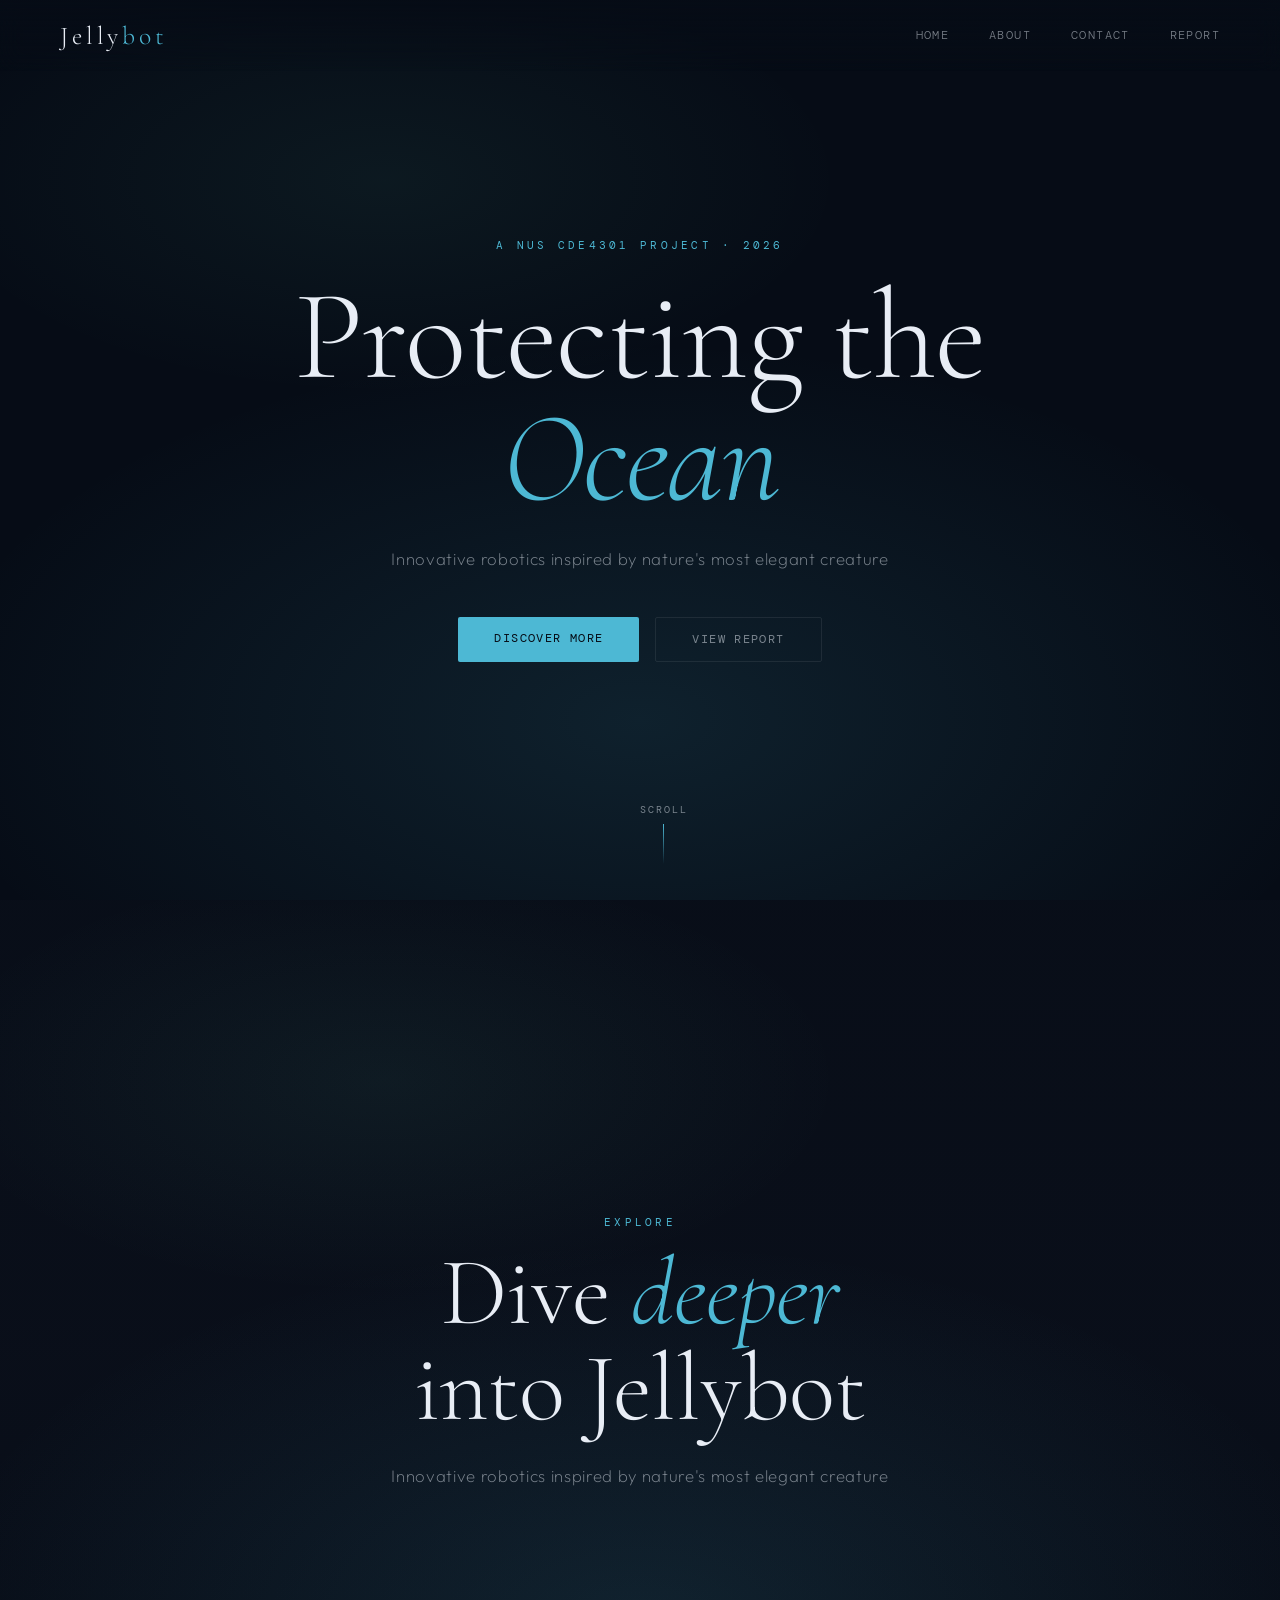
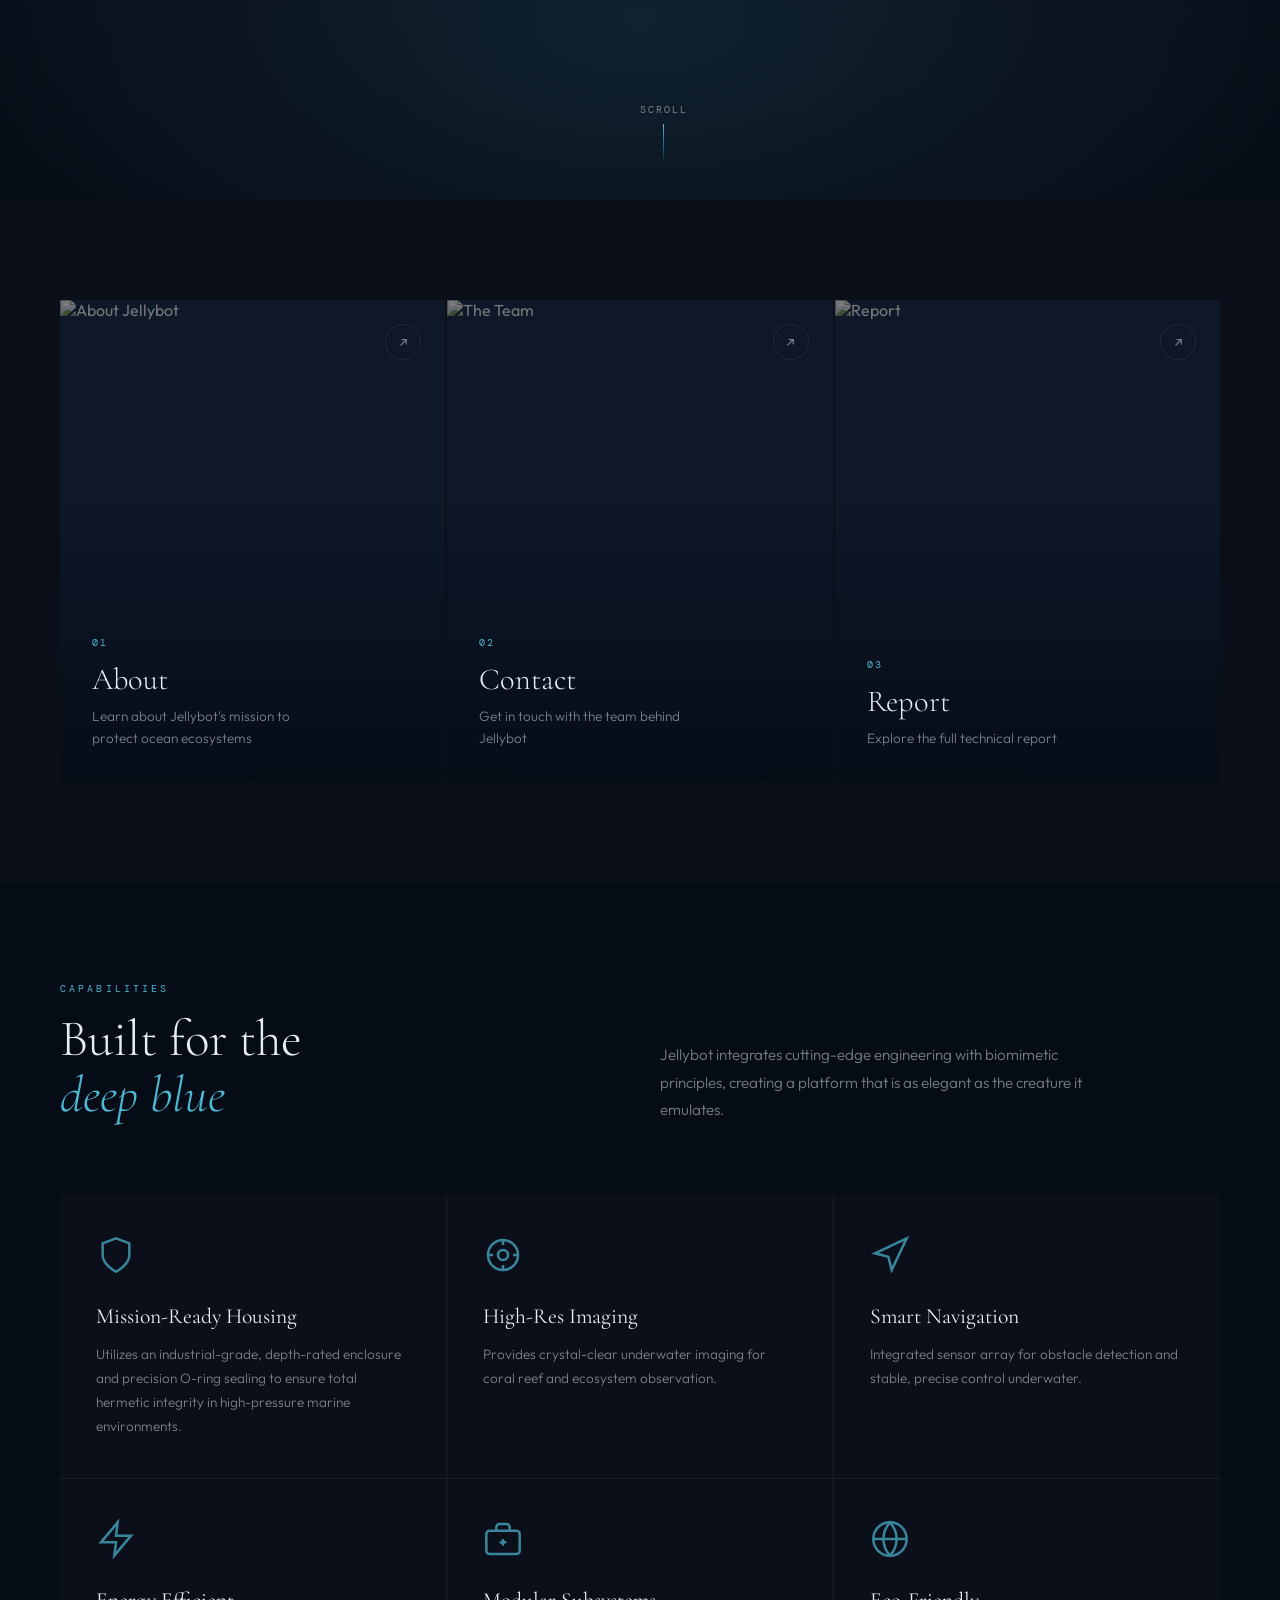
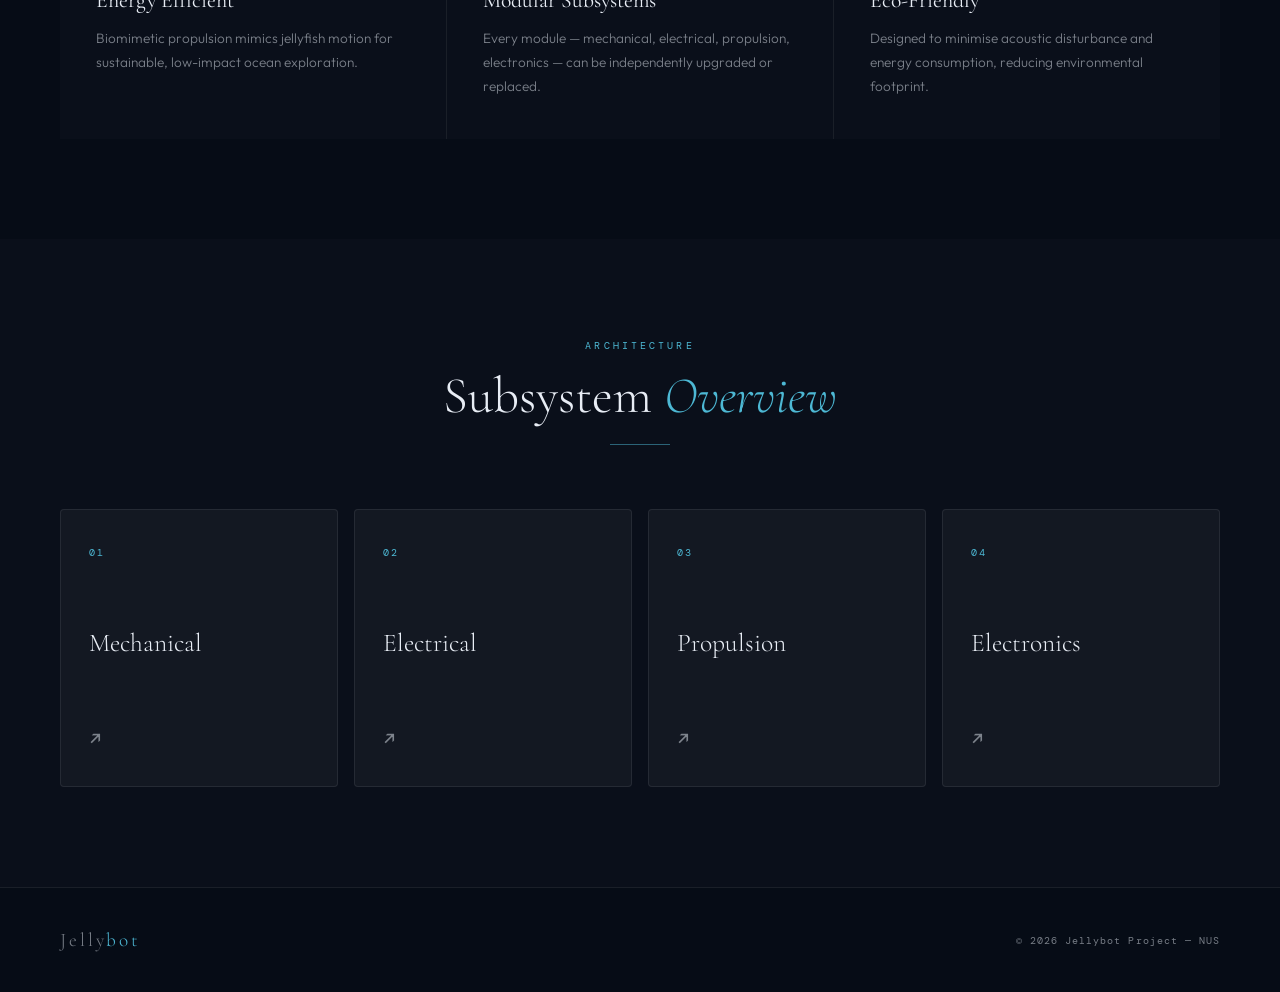
==== index.html @ 3c36194d "Update index.html" ====
<!DOCTYPE html>
<html lang="en">
<head>
  <meta charset="UTF-8" />
  <meta name="viewport" content="width=device-width, initial-scale=1.0" />
  <title>Jellybot — Ocean Robotics</title>
  <link rel="preconnect" href="https://fonts.googleapis.com">
  <link rel="preconnect" href="https://fonts.gstatic.com" crossorigin>
  <link href="https://fonts.googleapis.com/css2?family=Cormorant+Garamond:ital,wght@0,300;0,400;0,600;1,300;1,400&family=DM+Mono:wght@300;400&family=Outfit:wght@200;300;400;500&display=swap" rel="stylesheet">

  <style>
    *, *::before, *::after {
      box-sizing: border-box;
      margin: 0;
      padding: 0;
    }

    :root {
      --ink: #0a0f1a;
      --deep: #060c16;
      --surface: #0e1828;
      --glass: rgba(255,255,255,0.04);
      --glass-border: rgba(255,255,255,0.08);
      --text: #e8edf5;
      --muted: rgba(232,237,245,0.5);
      --accent: #4db8d4;
      --accent-dim: rgba(77,184,212,0.15);
      --accent-glow: rgba(77,184,212,0.3);
      --seafoam: #6ee7c7;
      --gold: #c8a96e;
    }

    html {
      scroll-behavior: smooth;
    }

    body {
      font-family: 'Outfit', sans-serif;
      background-color: var(--deep);
      color: var(--text);
      overflow-x: hidden;
    }

    /* ─── SCROLLBAR ─────────────────────────────────── */
    ::-webkit-scrollbar { width: 4px; }
    ::-webkit-scrollbar-track { background: var(--deep); }
    ::-webkit-scrollbar-thumb { background: var(--accent); border-radius: 2px; }

    /* ─── NAV ───────────────────────────────────────── */
    header {
      position: fixed;
      top: 0; left: 0; right: 0;
      z-index: 100;
      padding: 20px 60px;
      display: flex;
      justify-content: space-between;
      align-items: center;
      background: linear-gradient(to bottom, rgba(6,12,22,0.95) 0%, transparent 100%);
      backdrop-filter: blur(12px);
      -webkit-backdrop-filter: blur(12px);
    }

    .logo {
      font-family: 'Cormorant Garamond', serif;
      font-size: 1.6em;
      font-weight: 300;
      letter-spacing: 0.15em;
      color: var(--text);
      text-decoration: none;
    }

    .logo span { color: var(--accent); }

    nav {
      display: flex;
      gap: 40px;
    }

    nav a {
      font-family: 'DM Mono', monospace;
      font-size: 0.72em;
      font-weight: 300;
      letter-spacing: 0.12em;
      text-transform: uppercase;
      color: var(--muted);
      text-decoration: none;
      transition: color 0.3s;
      position: relative;
    }

    nav a::after {
      content: '';
      position: absolute;
      bottom: -4px; left: 0; right: 0;
      height: 1px;
      background: var(--accent);
      transform: scaleX(0);
      transition: transform 0.3s ease;
      transform-origin: left;
    }

    nav a:hover { color: var(--text); }
    nav a:hover::after { transform: scaleX(1); }

    /* ─── HERO ──────────────────────────────────────── */
    .hero {
      position: relative;
      min-height: 100vh;
      display: flex;
      flex-direction: column;
      justify-content: center;
      align-items: center;
      text-align: center;
      overflow: hidden;
      background-color: var(--deep);
    }

    .hero-bg {
      position: absolute;
      inset: 0;
      background-image: url('https://github.com/JellyBotNUS/JellyBotNUS.github.io/blob/main/images/backgroundimage.jpg?raw=true');
      background-size: cover;
      background-position: center;
      opacity: 0.25;
      filter: saturate(0.6) brightness(0.8);
    }

    /* Layered ocean gradient overlay */
    .hero-overlay {
      position: absolute;
      inset: 0;
      background:
        radial-gradient(ellipse 80% 60% at 50% 80%, rgba(77,184,212,0.12) 0%, transparent 70%),
        radial-gradient(ellipse 60% 40% at 30% 20%, rgba(110,231,199,0.06) 0%, transparent 60%),
        linear-gradient(to bottom, rgba(6,12,22,0.4) 0%, rgba(6,12,22,0.1) 50%, rgba(6,12,22,0.8) 100%);
    }

    /* Animated bioluminescent particles */
    .particles {
      position: absolute;
      inset: 0;
      pointer-events: none;
    }

    .particle {
      position: absolute;
      border-radius: 50%;
      background: var(--accent);
      animation: drift linear infinite;
      opacity: 0;
    }

    @keyframes drift {
      0%   { transform: translateY(100vh) translateX(0); opacity: 0; }
      10%  { opacity: 0.6; }
      90%  { opacity: 0.3; }
      100% { transform: translateY(-10vh) translateX(40px); opacity: 0; }
    }

    .hero-content {
      position: relative;
      z-index: 2;
      animation: fadeUp 1.2s ease both;
    }

    @keyframes fadeUp {
      from { opacity: 0; transform: translateY(30px); }
      to   { opacity: 1; transform: translateY(0); }
    }

    .hero-eyebrow {
      font-family: 'DM Mono', monospace;
      font-size: 0.68em;
      letter-spacing: 0.3em;
      text-transform: uppercase;
      color: var(--accent);
      margin-bottom: 24px;
      opacity: 0;
      animation: fadeUp 1s ease 0.3s both;
    }

    .hero h1 {
      font-family: 'Cormorant Garamond', serif;
      font-size: clamp(4em, 10vw, 8em);
      font-weight: 300;
      line-height: 0.95;
      letter-spacing: -0.01em;
      color: var(--text);
      opacity: 0;
      animation: fadeUp 1s ease 0.5s both;
    }

    .hero h1 em {
      font-style: italic;
      color: var(--accent);
    }

    .hero-sub {
      font-size: 1.05em;
      font-weight: 200;
      color: var(--muted);
      margin-top: 28px;
      letter-spacing: 0.04em;
      opacity: 0;
      animation: fadeUp 1s ease 0.7s both;
    }

    .hero-cta {
      margin-top: 48px;
      display: flex;
      gap: 16px;
      justify-content: center;
      opacity: 0;
      animation: fadeUp 1s ease 0.9s both;
    }

    .btn-primary {
      padding: 14px 36px;
      background: var(--accent);
      color: var(--deep);
      font-family: 'DM Mono', monospace;
      font-size: 0.72em;
      letter-spacing: 0.12em;
      text-transform: uppercase;
      text-decoration: none;
      border-radius: 2px;
      transition: all 0.3s ease;
      font-weight: 400;
    }

    .btn-primary:hover {
      background: var(--seafoam);
      transform: translateY(-2px);
      box-shadow: 0 8px 30px rgba(77,184,212,0.4);
    }

    .btn-ghost {
      padding: 14px 36px;
      border: 1px solid var(--glass-border);
      color: var(--muted);
      font-family: 'DM Mono', monospace;
      font-size: 0.72em;
      letter-spacing: 0.12em;
      text-transform: uppercase;
      text-decoration: none;
      border-radius: 2px;
      transition: all 0.3s ease;
    }

    .btn-ghost:hover {
      border-color: var(--accent);
      color: var(--accent);
      transform: translateY(-2px);
    }

    .scroll-hint {
      position: absolute;
      bottom: 36px;
      left: 50%;
      transform: translateX(-50%);
      z-index: 2;
      display: flex;
      flex-direction: column;
      align-items: center;
      gap: 8px;
      opacity: 0;
      animation: fadeUp 1s ease 1.2s both;
    }

    .scroll-hint span {
      font-family: 'DM Mono', monospace;
      font-size: 0.6em;
      letter-spacing: 0.2em;
      text-transform: uppercase;
      color: var(--muted);
    }

    .scroll-line {
      width: 1px;
      height: 40px;
      background: linear-gradient(to bottom, var(--accent), transparent);
      animation: scrollPulse 2s ease infinite;
    }

    @keyframes scrollPulse {
      0%, 100% { opacity: 0.3; transform: scaleY(1); }
      50% { opacity: 1; transform: scaleY(1.1); }
    }

    /* ─── SECTION COMMON ────────────────────────────── */
    section {
      padding: 100px 60px;
    }

    .section-label {
      font-family: 'DM Mono', monospace;
      font-size: 0.65em;
      letter-spacing: 0.3em;
      text-transform: uppercase;
      color: var(--accent);
      margin-bottom: 16px;
      display: block;
    }

    .section-title {
      font-family: 'Cormorant Garamond', serif;
      font-size: clamp(2.2em, 4vw, 3.2em);
      font-weight: 300;
      line-height: 1.1;
      color: var(--text);
    }

    .section-title em {
      font-style: italic;
      color: var(--accent);
    }

    /* ─── CARDS ROW ─────────────────────────────────── */
    .cards-section {
      background: var(--ink);
    }

    .cards-inner {
      max-width: 1200px;
      margin: 0 auto;
    }

    .cards-header {
      text-align: center;
      margin-bottom: 64px;
    }

    .cards-grid {
      display: grid;
      grid-template-columns: repeat(3, 1fr);
      gap: 2px;
    }

    .main-card {
      position: relative;
      aspect-ratio: 4/5;
      overflow: hidden;
      text-decoration: none;
      color: var(--text);
      background: var(--surface);
    }

    .main-card img {
      position: absolute;
      inset: 0;
      width: 100%;
      height: 100%;
      object-fit: cover;
      transition: transform 0.6s ease, filter 0.6s ease;
      filter: saturate(0.5) brightness(0.5);
    }

    .main-card:hover img {
      transform: scale(1.06);
      filter: saturate(0.7) brightness(0.65);
    }

    .main-card-body {
      position: absolute;
      inset: 0;
      display: flex;
      flex-direction: column;
      justify-content: flex-end;
      padding: 32px;
      background: linear-gradient(to top, rgba(6,12,22,0.95) 0%, transparent 60%);
      transition: background 0.4s ease;
    }

    .main-card-num {
      font-family: 'DM Mono', monospace;
      font-size: 0.6em;
      letter-spacing: 0.2em;
      color: var(--accent);
      margin-bottom: 12px;
    }

    .main-card h3 {
      font-family: 'Cormorant Garamond', serif;
      font-size: 1.9em;
      font-weight: 300;
      margin-bottom: 8px;
      transition: color 0.3s;
    }

    .main-card p {
      font-size: 0.85em;
      color: var(--muted);
      line-height: 1.6;
      font-weight: 300;
      max-width: 24ch;
    }

    .main-card:hover h3 { color: var(--accent); }

    .card-arrow {
      position: absolute;
      top: 24px; right: 24px;
      width: 36px; height: 36px;
      border: 1px solid var(--glass-border);
      border-radius: 50%;
      display: flex;
      align-items: center;
      justify-content: center;
      color: var(--muted);
      font-size: 0.85em;
      transition: all 0.3s;
    }

    .main-card:hover .card-arrow {
      background: var(--accent);
      border-color: var(--accent);
      color: var(--deep);
      transform: rotate(45deg);
    }

    /* ─── FEATURES ──────────────────────────────────── */
    .features-section {
      background: var(--deep);
      position: relative;
      overflow: hidden;
    }

    .features-bg {
      position: absolute;
      inset: 0;
      background-image: url('https://github.com/JellyBotNUS/JellyBotNUS.github.io/blob/main/images/bg_wallpaper_3.png?raw=true');
      background-size: cover;
      background-position: center;
      opacity: 0.06;
    }

    .features-inner {
      position: relative;
      max-width: 1200px;
      margin: 0 auto;
    }

    .features-header {
      display: grid;
      grid-template-columns: 1fr 1fr;
      gap: 40px;
      align-items: end;
      margin-bottom: 72px;
    }

    .features-desc {
      font-size: 0.95em;
      font-weight: 300;
      color: var(--muted);
      line-height: 1.8;
      max-width: 44ch;
    }

    .features-grid {
      display: grid;
      grid-template-columns: repeat(3, 1fr);
      gap: 1px;
      background: var(--glass-border);
    }

    .feature-card {
      background: var(--ink);
      padding: 40px 36px;
      position: relative;
      overflow: hidden;
      transition: background 0.3s ease;
    }

    .feature-card::before {
      content: '';
      position: absolute;
      top: 0; left: 0; right: 0;
      height: 2px;
      background: linear-gradient(to right, var(--accent), transparent);
      transform: scaleX(0);
      transform-origin: left;
      transition: transform 0.4s ease;
    }

    .feature-card:hover { background: var(--surface); }
    .feature-card:hover::before { transform: scaleX(1); }

    .feature-icon {
      width: 40px;
      height: 40px;
      margin-bottom: 24px;
      color: var(--accent);
      opacity: 0.7;
    }

    .feature-card h2 {
      font-family: 'Cormorant Garamond', serif;
      font-size: 1.35em;
      font-weight: 400;
      margin-bottom: 14px;
      color: var(--text);
    }

    .feature-card p {
      font-size: 0.85em;
      font-weight: 300;
      color: var(--muted);
      line-height: 1.75;
    }

    /* ─── SUBSYSTEMS ────────────────────────────────── */
    .subsystems-section {
      background: var(--ink);
    }

    .subsystems-inner {
      max-width: 1200px;
      margin: 0 auto;
    }

    .subsystems-header {
      text-align: center;
      margin-bottom: 64px;
    }

    .subsystems-grid {
      display: grid;
      grid-template-columns: repeat(4, 1fr);
      gap: 16px;
    }

    .cube {
      display: flex;
      flex-direction: column;
      justify-content: space-between;
      padding: 36px 28px;
      background: var(--glass);
      border: 1px solid var(--glass-border);
      border-radius: 4px;
      color: var(--text);
      text-decoration: none;
      aspect-ratio: 1;
      transition: all 0.4s ease;
      position: relative;
      overflow: hidden;
    }

    .cube::before {
      content: '';
      position: absolute;
      inset: 0;
      background: linear-gradient(135deg, var(--accent-dim), transparent);
      opacity: 0;
      transition: opacity 0.4s ease;
    }

    .cube:hover {
      border-color: var(--accent);
      transform: translateY(-6px);
      box-shadow: 0 20px 60px rgba(77,184,212,0.15);
    }

    .cube:hover::before { opacity: 1; }

    .cube-num {
      font-family: 'DM Mono', monospace;
      font-size: 0.6em;
      letter-spacing: 0.2em;
      color: var(--accent);
    }

    .cube-name {
      font-family: 'Cormorant Garamond', serif;
      font-size: 1.6em;
      font-weight: 300;
      position: relative;
    }

    .cube-arrow {
      font-size: 1.2em;
      color: var(--muted);
      position: relative;
      transition: transform 0.3s, color 0.3s;
    }

    .cube:hover .cube-arrow {
      transform: translate(4px, -4px);
      color: var(--accent);
    }

    /* ─── FOOTER ────────────────────────────────────── */
    footer {
      padding: 40px 60px;
      background: var(--deep);
      border-top: 1px solid var(--glass-border);
      display: flex;
      justify-content: space-between;
      align-items: center;
    }

    .footer-logo {
      font-family: 'Cormorant Garamond', serif;
      font-size: 1.2em;
      font-weight: 300;
      letter-spacing: 0.15em;
      color: var(--muted);
    }

    .footer-logo span { color: var(--accent); }

    footer p {
      font-family: 'DM Mono', monospace;
      font-size: 0.65em;
      letter-spacing: 0.1em;
      color: var(--muted);
    }

    /* ─── DIVIDER ────────────────────────────────────── */
    .divider {
      width: 60px;
      height: 1px;
      background: var(--accent);
      margin: 0 auto;
      opacity: 0.5;
    }

    /* ─── RESPONSIVE ────────────────────────────────── */
    @media (max-width: 1024px) {
      section { padding: 80px 40px; }
      header { padding: 20px 40px; }
      .features-header { grid-template-columns: 1fr; }
      .subsystems-grid { grid-template-columns: repeat(2, 1fr); }
    }

    @media (max-width: 768px) {
      header { padding: 16px 24px; }
      nav { gap: 24px; }
      section { padding: 60px 24px; }
      .cards-grid { grid-template-columns: 1fr; }
      .main-card { aspect-ratio: 16/9; }
      .features-grid { grid-template-columns: 1fr; }
      .subsystems-grid { grid-template-columns: 1fr 1fr; }
      footer { flex-direction: column; gap: 16px; text-align: center; }
    }

    @media (max-width: 480px) {
      .hero h1 { font-size: 3em; }
      nav a { font-size: 0.65em; }
      .subsystems-grid { grid-template-columns: 1fr; }
    }

    /* ─── INTERSECTION OBSERVER ANIMATIONS ─────────── */
    .reveal {
      opacity: 0;
      transform: translateY(24px);
      transition: opacity 0.7s ease, transform 0.7s ease;
    }

    .reveal.visible {
      opacity: 1;
      transform: translateY(0);
    }

    .reveal-delay-1 { transition-delay: 0.1s; }
    .reveal-delay-2 { transition-delay: 0.2s; }
    .reveal-delay-3 { transition-delay: 0.3s; }
    .reveal-delay-4 { transition-delay: 0.4s; }
    .reveal-delay-5 { transition-delay: 0.5s; }
    .reveal-delay-6 { transition-delay: 0.6s; }
  </style>
</head>
<body>

  <!-- Navigation -->
  <header>
    <a href="../index.html" class="logo">Jelly<span>bot</span></a>
    <nav>
      <a href="index.html">Home</a>
      <a href="about.html">About</a>
      <a href="contact.html">Contact</a>
      <a href="report/report.html">Report</a>
    </nav>
  </header>

  <!-- Hero -->
  <section class="hero">
    <div class="hero-bg"></div>
    <div class="hero-overlay"></div>

    <!-- Bioluminescent particles -->
    <div class="particles" id="particles"></div>

    <div class="hero-content">
      <p class="hero-eyebrow"> A NUS CDE4301 Project · 2026</p>
      <h1>Protecting the<br><em>Ocean</em></h1>
      <p class="hero-sub">Innovative robotics inspired by nature's most elegant creature</p>
      <div class="hero-cta">
        <a href="about.html" class="btn-primary">Discover More</a>
        <a href="report/report.html" class="btn-ghost">View Report</a>
      </div>
    </div>

    <div class="scroll-hint">
      <span>Scroll</span>
      <div class="scroll-line"></div>
    </div>
  </section>

<!-- Video Hero Section -->
  <section class="hero" style="background-color: var(--ink);">

    <!-- Background video -->
    <video
      src="https://github.com/JellyBot2NUS/JellyBot2NUS.github.io/blob/main/images/jellybot_moving_new.mp4?raw=true#t=60"
      autoplay muted loop playsinline
      style="
        position: absolute;
        inset: 0;
        width: 100%;
        height: 100%;
        object-fit: cover;
        opacity: 0.25;
        filter: saturate(0.6) brightness(0.8);
        z-index: 0;
      ">
    </video>

    <!-- Same overlay as hero -->
    <div class="hero-overlay"></div>

    <div class="hero-content reveal">
      <span class="section-label" style="font-size: 0.68em; letter-spacing: 0.3em;">Explore</span>
      <h1 style="font-family: 'Cormorant Garamond', serif; font-size: clamp(3em, 8vw, 6em); font-weight: 300; line-height: 1; animation: none; opacity: 1;">
        Dive <em>deeper</em><br>into Jellybot
      </h1>
      <p class="hero-sub" style="animation: none; opacity: 1;">
        Innovative robotics inspired by nature's most elegant creature
      </p>
    </div>

    <div class="scroll-hint">
      <span>Scroll</span>
      <div class="scroll-line"></div>
    </div>

  </section>

  <!-- Cards Section -->
  <section class="cards-section">
    <div class="cards-inner">
      <div class="cards-grid">
        <a href="../about.html" class="main-card reveal reveal-delay-1">
          <img src="https://github.com/JellyBotNUS/JellyBotNUS.github.io/blob/main/images/Jellly.png?raw=true" alt="About Jellybot" loading="lazy">
          <div class="card-arrow">↗</div>
          <div class="main-card-body">
            <div class="main-card-num">01</div>
            <h3>About</h3>
            <p>Learn about Jellybot's mission to protect ocean ecosystems</p>
          </div>
        </a>
        <a href="../contact.html" class="main-card reveal reveal-delay-2">
          <img src="https://github.com/JellyBotNUS/JellyBotNUS.github.io/blob/main/images/team.jpg?raw=true" alt="The Team" loading="lazy">
          <div class="card-arrow">↗</div>
          <div class="main-card-body">
            <div class="main-card-num">02</div>
            <h3>Contact</h3>
            <p>Get in touch with the team behind Jellybot</p>
          </div>
        </a>
        <a href="../report/report.html" class="main-card reveal reveal-delay-3">
          <img src="https://github.com/JellyBotNUS/JellyBotNUS.github.io/blob/main/images/bg_wallpaper_2.png?raw=true" alt="Report" loading="lazy">
          <div class="card-arrow">↗</div>
          <div class="main-card-body">
            <div class="main-card-num">03</div>
            <h3>Report</h3>
            <p>Explore the full technical report</p>
          </div>
        </a>
      </div>
    </div>
  </section>

  <!-- Features Section -->
  <section class="features-section">
    <div class="features-bg"></div>
    <div class="features-inner">
      <div class="features-header">
        <div class="reveal">
          <span class="section-label">Capabilities</span>
          <h2 class="section-title">Built for the<br><em>deep blue</em></h2>
        </div>
        <p class="features-desc reveal reveal-delay-2">
          Jellybot integrates cutting-edge engineering with biomimetic principles,
          creating a platform that is as elegant as the creature it emulates.
        </p>
      </div>
      <div class="features-grid">

        <div class="feature-card reveal reveal-delay-1">
          <svg class="feature-icon" viewBox="0 0 24 24" fill="none" stroke="currentColor" stroke-width="1.5">
            <path d="M12 22s8-4 8-10V5l-8-3-8 3v7c0 6 8 10 8 10z"/>
          </svg>
          <h2>Mission-Ready Housing</h2>
          <p>Utilizes an industrial-grade, depth-rated enclosure and precision O-ring sealing to ensure total hermetic integrity in high-pressure marine environments.</p>
        </div>

        <div class="feature-card reveal reveal-delay-2">
          <svg class="feature-icon" viewBox="0 0 24 24" fill="none" stroke="currentColor" stroke-width="1.5">
            <circle cx="12" cy="12" r="3"/>
            <circle cx="12" cy="12" r="9"/>
            <path d="M12 3v3m0 12v3M3 12h3m12 0h3"/>
          </svg>
          <h2>High-Res Imaging</h2>
          <p>Provides crystal-clear underwater imaging for coral reef and ecosystem observation.</p>
        </div>

        <div class="feature-card reveal reveal-delay-3">
          <svg class="feature-icon" viewBox="0 0 24 24" fill="none" stroke="currentColor" stroke-width="1.5">
            <polygon points="3 11 22 2 13 21 11 13 3 11"/>
          </svg>
          <h2>Smart Navigation</h2>
          <p>Integrated sensor array for obstacle detection and stable, precise control underwater.</p>
        </div>

        <div class="feature-card reveal reveal-delay-4">
          <svg class="feature-icon" viewBox="0 0 24 24" fill="none" stroke="currentColor" stroke-width="1.5">
            <path d="M13 2L3 14h9l-1 8 10-12h-9l1-8z"/>
          </svg>
          <h2>Energy Efficient</h2>
          <p>Biomimetic propulsion mimics jellyfish motion for sustainable, low-impact ocean exploration.</p>
        </div>

        <div class="feature-card reveal reveal-delay-5">
          <svg class="feature-icon" viewBox="0 0 24 24" fill="none" stroke="currentColor" stroke-width="1.5">
            <rect x="2" y="7" width="20" height="14" rx="2"/>
            <path d="M16 7V5a2 2 0 0 0-2-2h-4a2 2 0 0 0-2 2v2"/>
            <line x1="12" y1="12" x2="12" y2="16"/>
            <line x1="10" y1="14" x2="14" y2="14"/>
          </svg>
          <h2>Modular Subsystems</h2>
          <p>Every module — mechanical, electrical, propulsion, electronics — can be independently upgraded or replaced.</p>
        </div>

        <div class="feature-card reveal reveal-delay-6">
          <svg class="feature-icon" viewBox="0 0 24 24" fill="none" stroke="currentColor" stroke-width="1.5">
            <path d="M12 22c5.523 0 10-4.477 10-10S17.523 2 12 2 2 6.477 2 12s4.477 10 10 10z"/>
            <path d="M2 12h20M12 2a15.3 15.3 0 0 1 4 10 15.3 15.3 0 0 1-4 10 15.3 15.3 0 0 1-4-10 15.3 15.3 0 0 1 4-10z"/>
          </svg>
          <h2>Eco-Friendly</h2>
          <p>Designed to minimise acoustic disturbance and energy consumption, reducing environmental footprint.</p>
        </div>

      </div>
    </div>
  </section>

  <!-- Subsystems Section -->
  <section class="subsystems-section">
    <div class="subsystems-inner">
      <div class="subsystems-header reveal">
        <span class="section-label">Architecture</span>
        <h2 class="section-title">Subsystem <em>Overview</em></h2>
        <br>
        <div class="divider"></div>
      </div>
      <div class="subsystems-grid">

        <a href="report/mechanical.html" class="cube reveal reveal-delay-1">
          <span class="cube-num">01</span>
          <span class="cube-name">Mechanical</span>
          <span class="cube-arrow">↗</span>
        </a>

        <a href="report/electrical.html" class="cube reveal reveal-delay-2">
          <span class="cube-num">02</span>
          <span class="cube-name">Electrical</span>
          <span class="cube-arrow">↗</span>
        </a>

        <a href="report/propulsion.html" class="cube reveal reveal-delay-3">
          <span class="cube-num">03</span>
          <span class="cube-name">Propulsion</span>
          <span class="cube-arrow">↗</span>
        </a>

        <a href="report/electronics.html" class="cube reveal reveal-delay-4">
          <span class="cube-num">04</span>
          <span class="cube-name">Electronics</span>
          <span class="cube-arrow">↗</span>
        </a>

      </div>
    </div>
  </section>

  <!-- Footer -->
  <footer>
    <span class="footer-logo">Jelly<span>bot</span></span>
    <p>© 2026 Jellybot Project — NUS</p>
  </footer>

  <script>
    // ── Particle generator ──
    const container = document.getElementById('particles');
    const count = 22;
    for (let i = 0; i < count; i++) {
      const p = document.createElement('div');
      p.className = 'particle';
      const size = Math.random() * 3 + 1;
      p.style.cssText = `
        width: ${size}px;
        height: ${size}px;
        left: ${Math.random() * 100}%;
        animation-duration: ${Math.random() * 12 + 8}s;
        animation-delay: ${Math.random() * 10}s;
      `;
      container.appendChild(p);
    }

    // ── Scroll reveal ──
    const observer = new IntersectionObserver((entries) => {
      entries.forEach(entry => {
        if (entry.isIntersecting) {
          entry.target.classList.add('visible');
        }
      });
    }, { threshold: 0.1 });

    document.querySelectorAll('.reveal').forEach(el => observer.observe(el));

    // ── Header shrink on scroll ──
    const header = document.querySelector('header');
    window.addEventListener('scroll', () => {
      if (window.scrollY > 60) {
        header.style.background = 'rgba(6,12,22,0.97)';
        header.style.padding = '14px 60px';
      } else {
        header.style.background = '';
        header.style.padding = '';
      }
    }, { passive: true });
  </script>

</body>
</html>
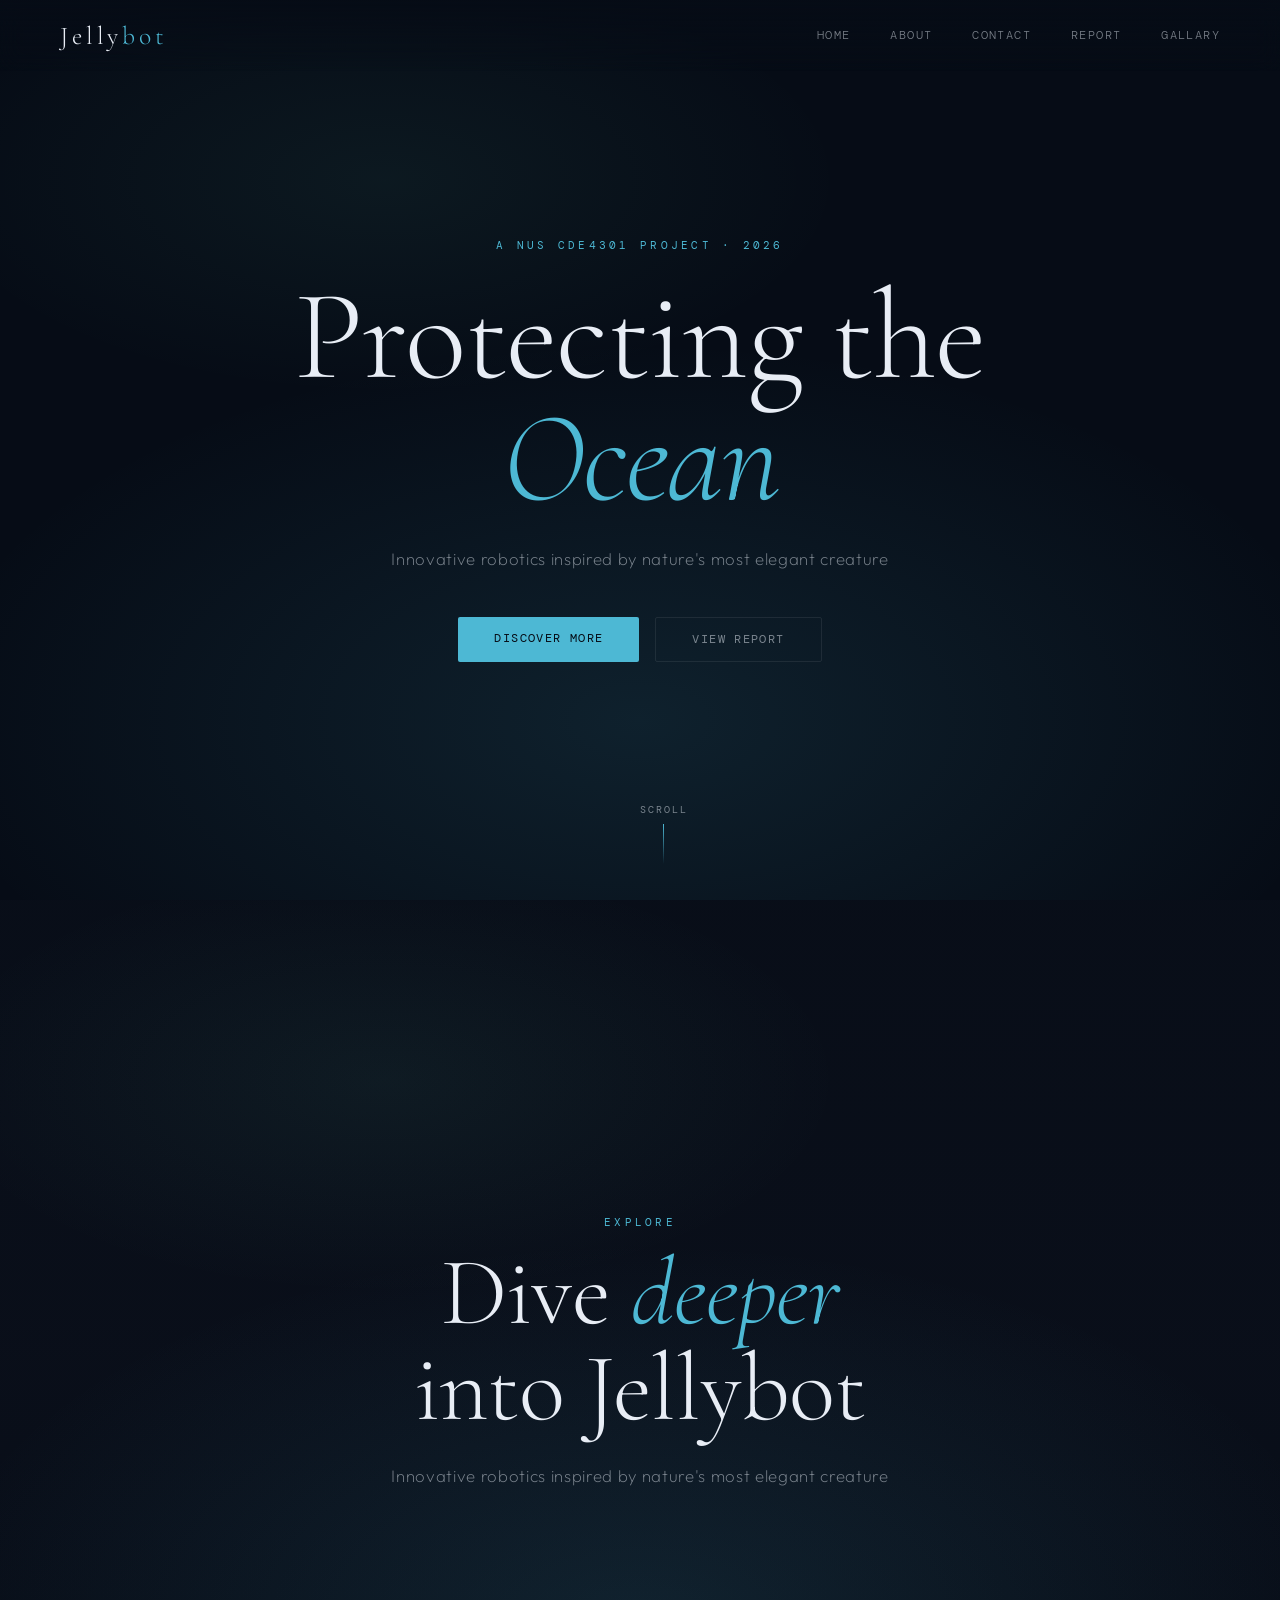
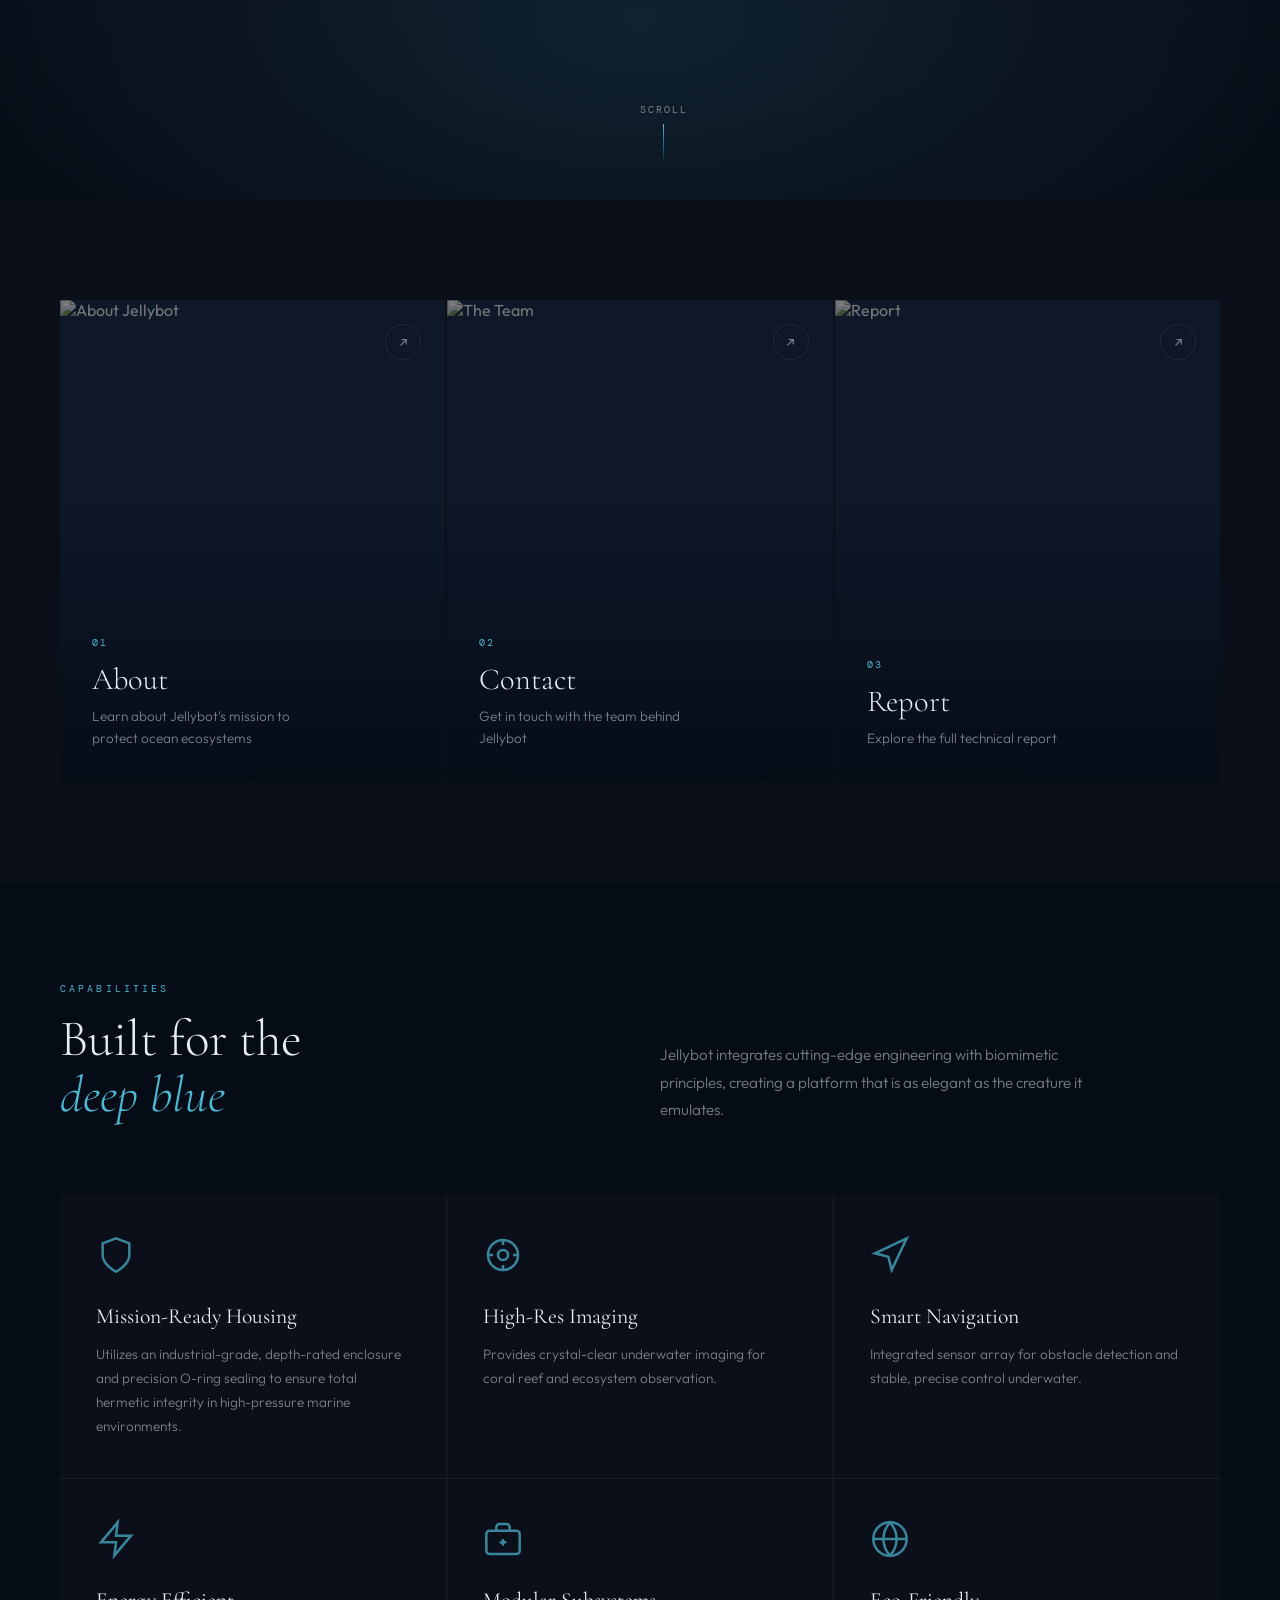
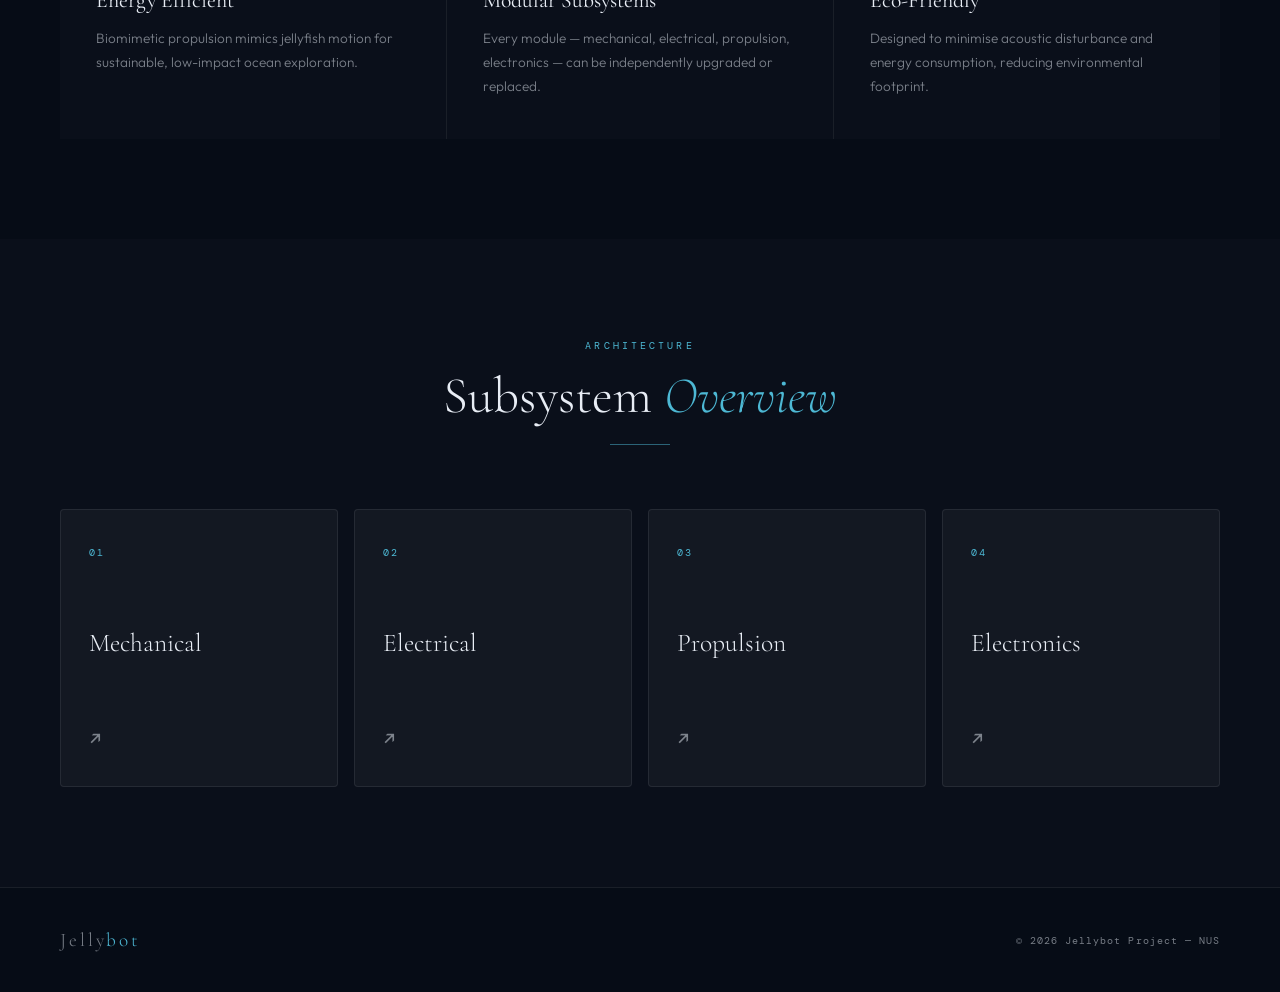
==== commit cfcfcad9: "Update index.html" ====
--- a/index.html
+++ b/index.html
@@ -679,6 +679,7 @@
       <a href="about.html">About</a>
       <a href="contact.html">Contact</a>
       <a href="report/report.html">Report</a>
+      <a href="gallary.html">Gallary</a>
     </nav>
   </header>
 
@@ -711,7 +712,7 @@
 
     <!-- Background video -->
     <video
-      src="https://github.com/JellyBot2NUS/JellyBot2NUS.github.io/blob/main/images/jellybot_moving_new.mp4?raw=true#t=60"
+      src="https://jellybot2nus.github.io/images/jellybot_moving_new.MP4"
       autoplay muted loop playsinline
       style="
         position: absolute;
@@ -719,6 +720,7 @@
         width: 100%;
         height: 100%;
         object-fit: cover;
+        object-position: center 70%;
         opacity: 0.25;
         filter: saturate(0.6) brightness(0.8);
         z-index: 0;
@@ -750,7 +752,7 @@
     <div class="cards-inner">
       <div class="cards-grid">
         <a href="../about.html" class="main-card reveal reveal-delay-1">
-          <img src="https://github.com/JellyBotNUS/JellyBotNUS.github.io/blob/main/images/Jellly.png?raw=true" alt="About Jellybot" loading="lazy">
+          <img src="https://github.com/JellyBot2NUS/JellyBot2NUS.github.io/blob/main/images/jellybot.jpg?raw=true" alt="About Jellybot" loading="lazy">
           <div class="card-arrow">↗</div>
           <div class="main-card-body">
             <div class="main-card-num">01</div>
@@ -759,7 +761,7 @@
           </div>
         </a>
         <a href="../contact.html" class="main-card reveal reveal-delay-2">
-          <img src="https://github.com/JellyBotNUS/JellyBotNUS.github.io/blob/main/images/team.jpg?raw=true" alt="The Team" loading="lazy">
+          <img src="https://github.com/JellyBot2NUS/JellyBot2NUS.github.io/blob/main/images/about_team.jpg?raw=true" alt="The Team" loading="lazy">
           <div class="card-arrow">↗</div>
           <div class="main-card-body">
             <div class="main-card-num">02</div>
@@ -768,7 +770,7 @@
           </div>
         </a>
         <a href="../report/report.html" class="main-card reveal reveal-delay-3">
-          <img src="https://github.com/JellyBotNUS/JellyBotNUS.github.io/blob/main/images/bg_wallpaper_2.png?raw=true" alt="Report" loading="lazy">
+          <img src="https://github.com/JellyBot2NUS/JellyBot2NUS.github.io/blob/main/images/report.jpg?raw=true" alt="Report" loading="lazy">
           <div class="card-arrow">↗</div>
           <div class="main-card-body">
             <div class="main-card-num">03</div>
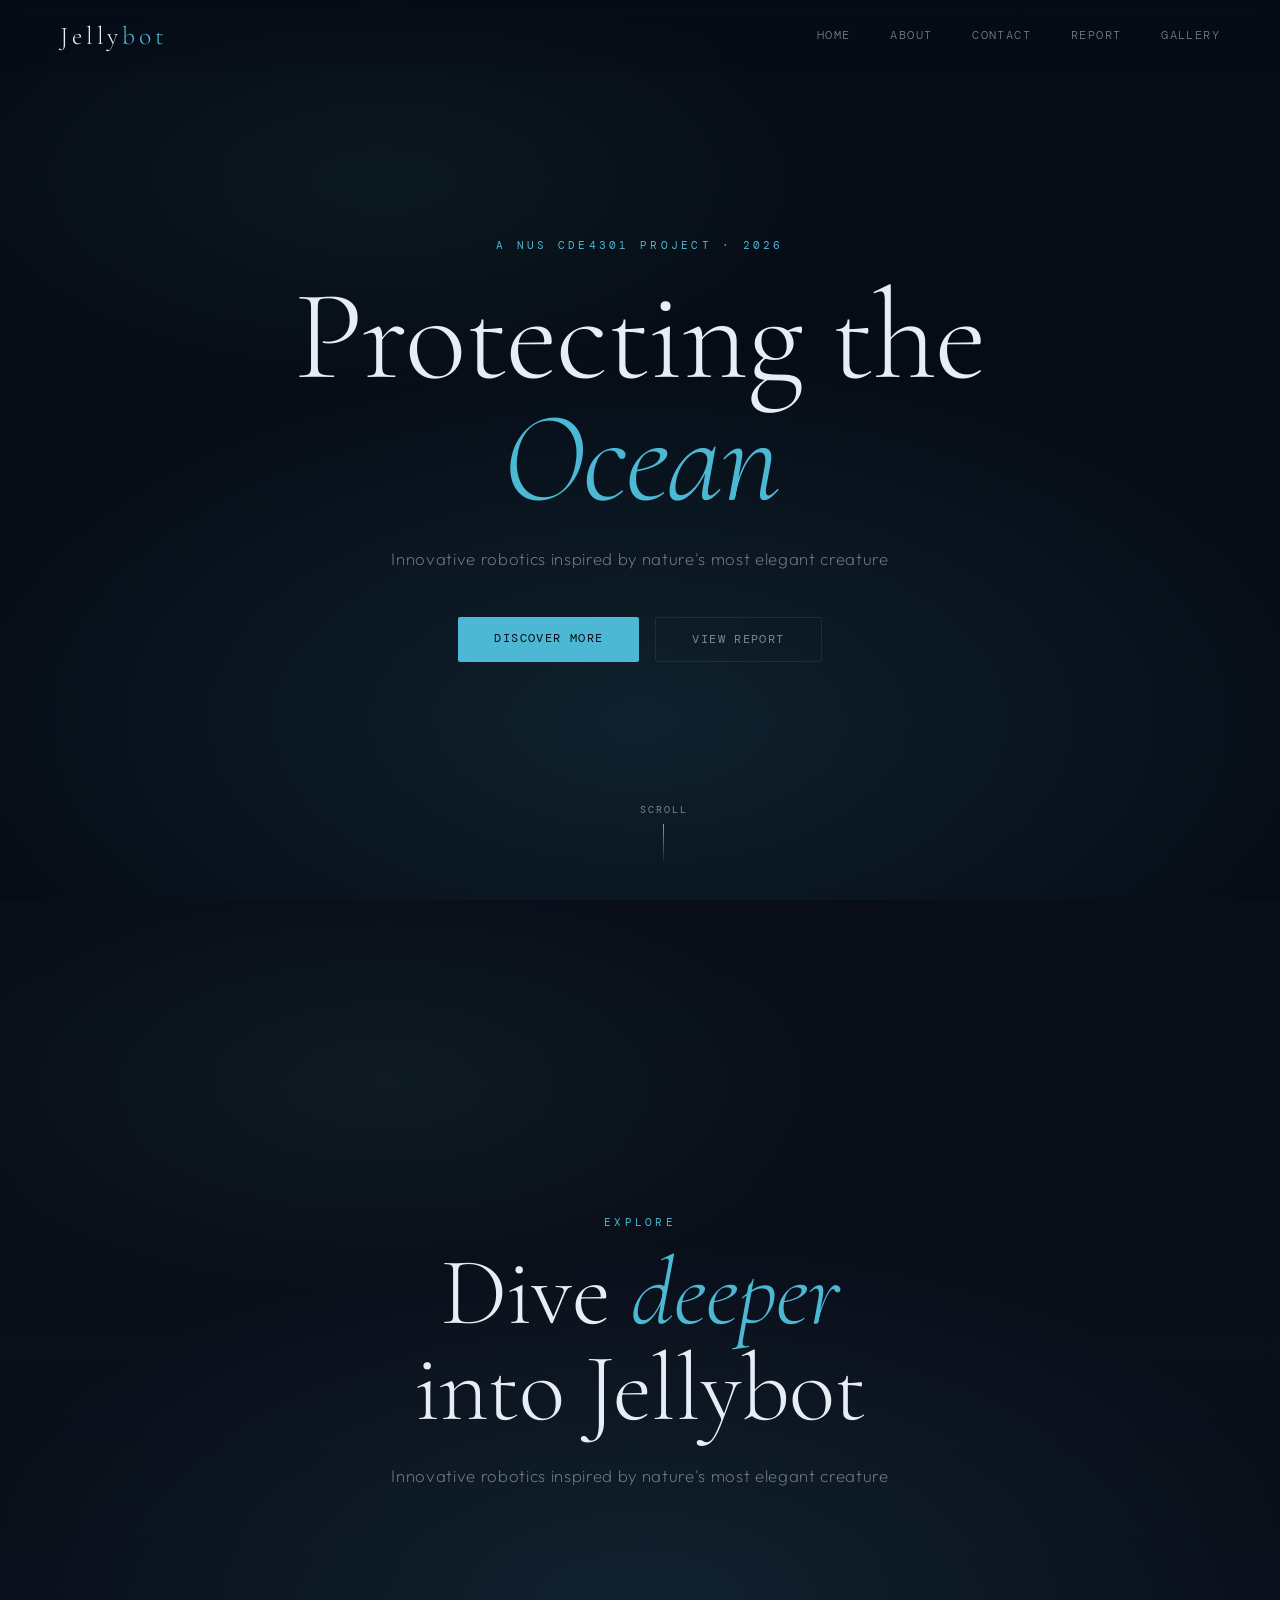
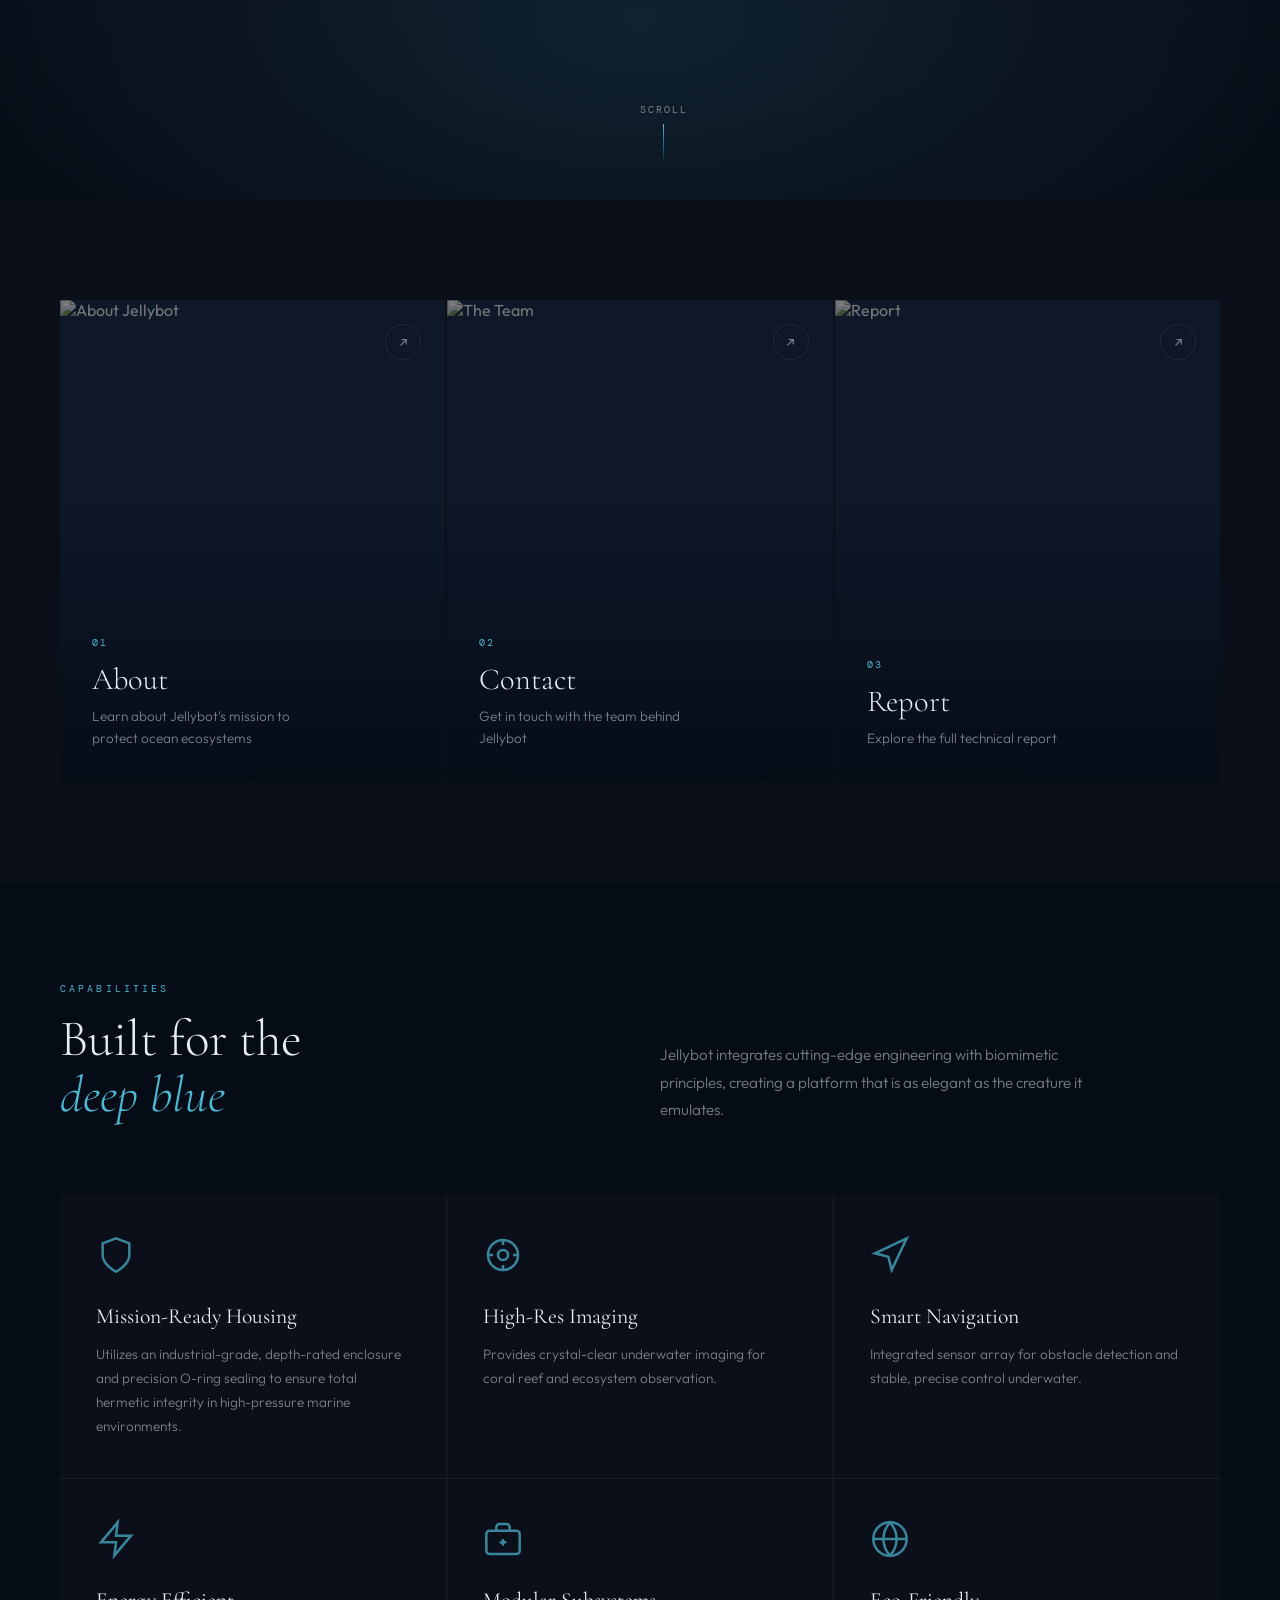
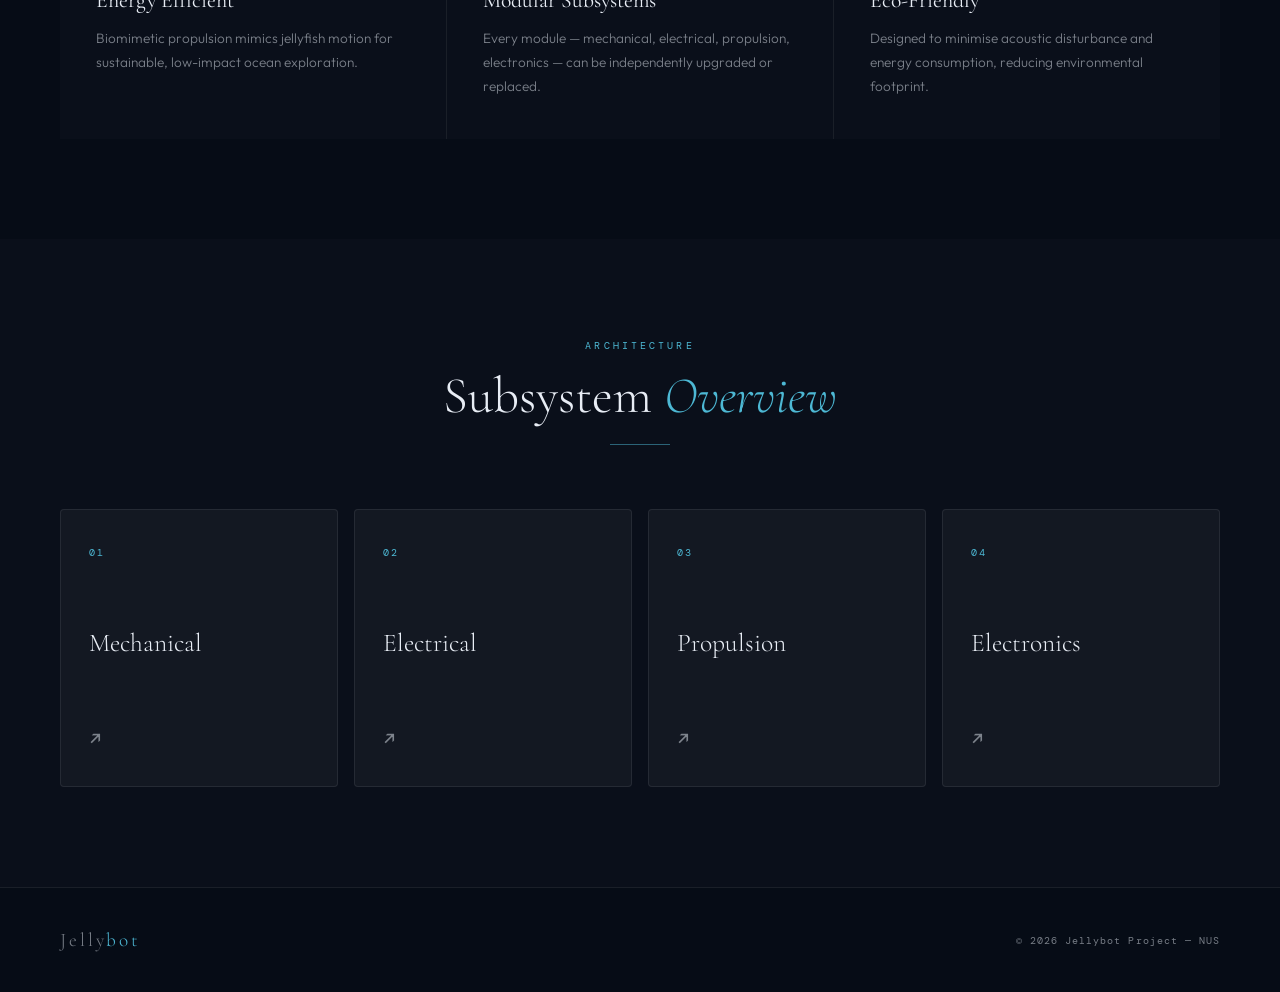
==== commit db25f1b9: "Update index.html" ====
--- a/index.html
+++ b/index.html
@@ -679,7 +679,7 @@
       <a href="about.html">About</a>
       <a href="contact.html">Contact</a>
       <a href="report/report.html">Report</a>
-      <a href="gallary.html">Gallary</a>
+      <a href="gallery.html">Gallery</a>
     </nav>
   </header>
 
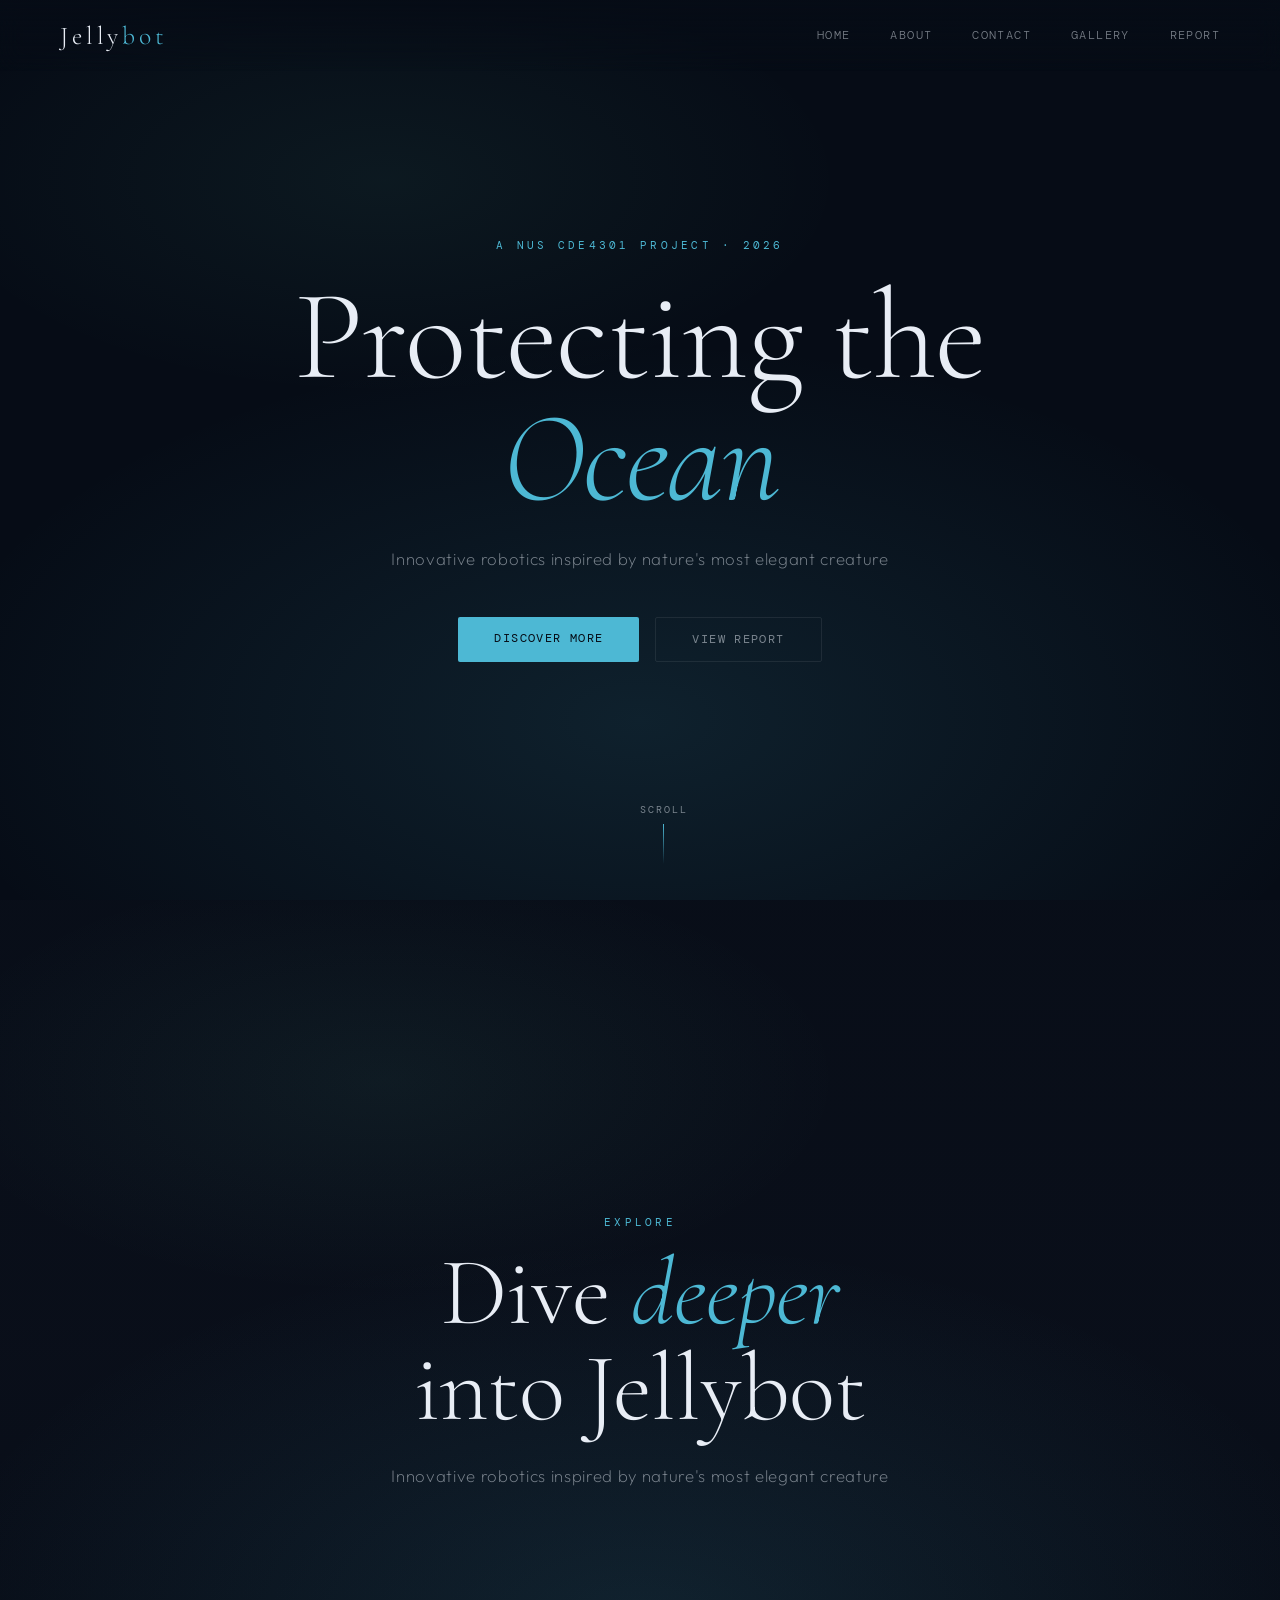
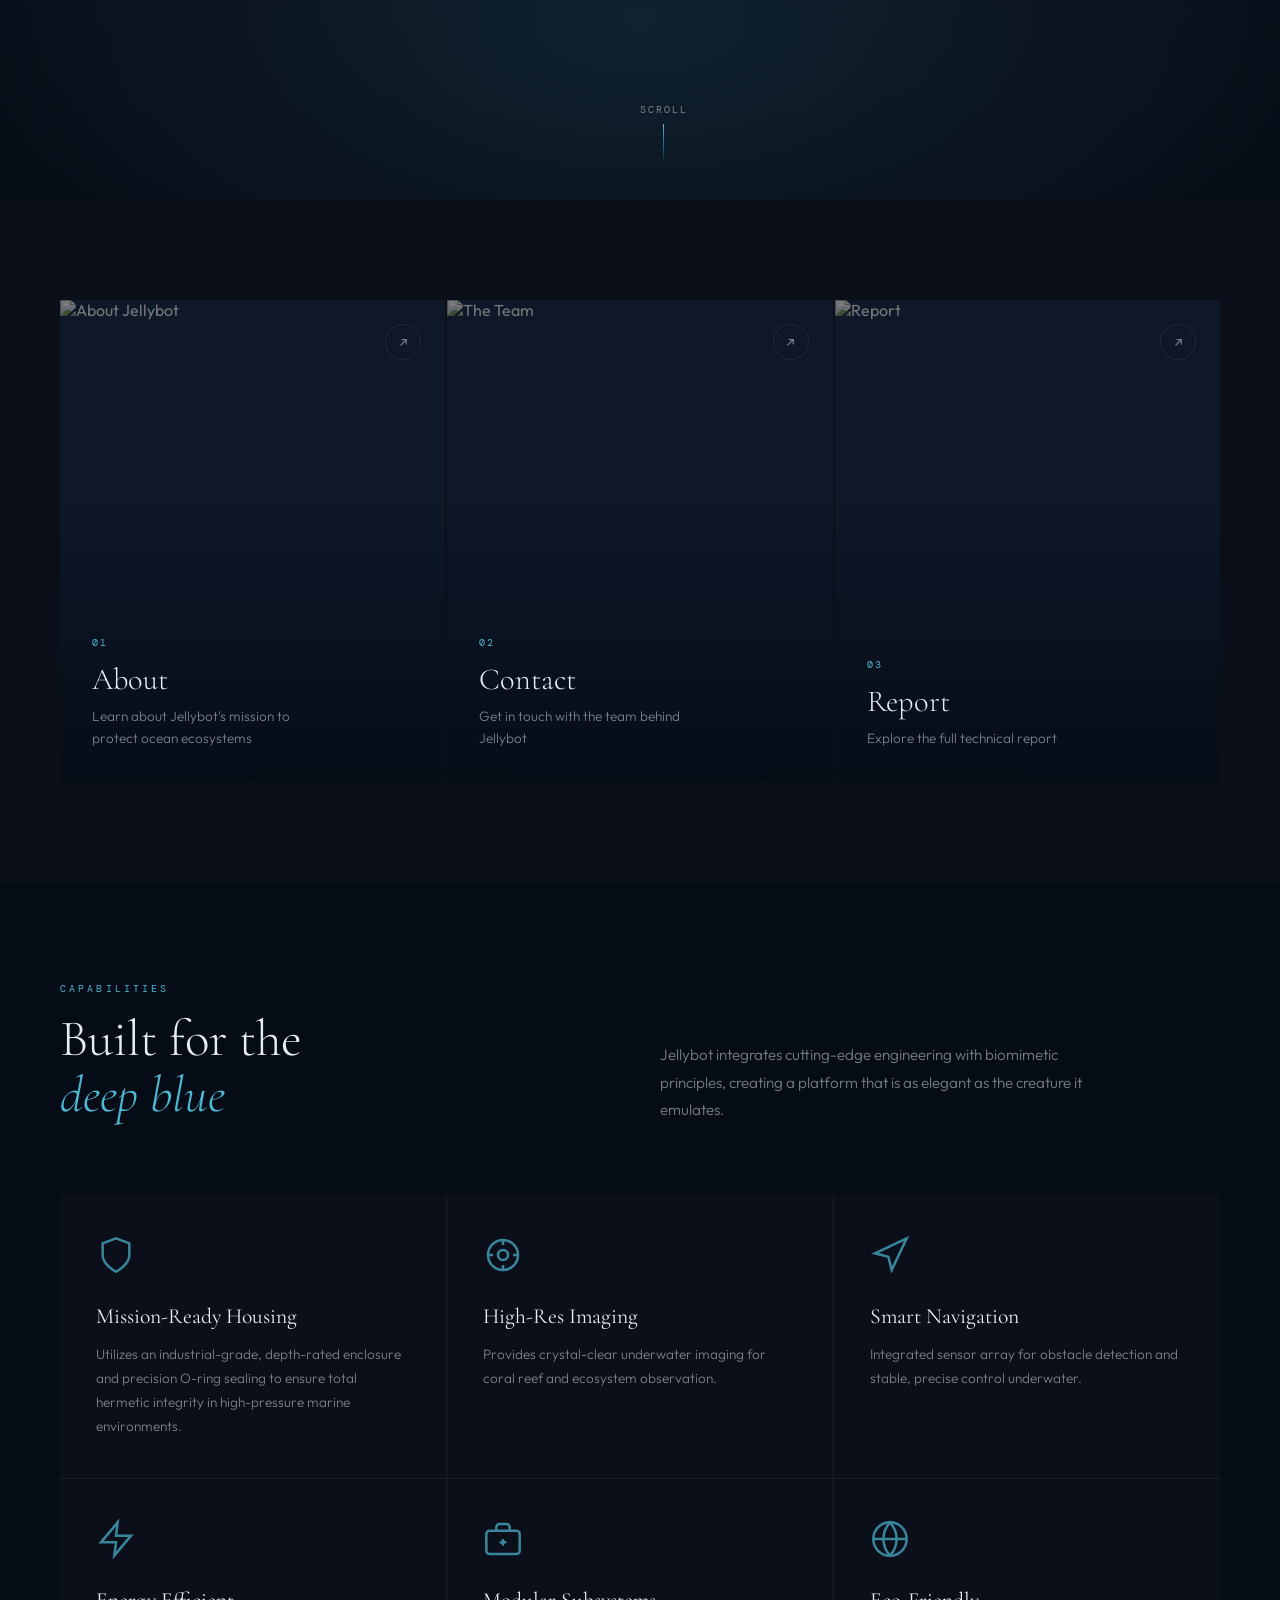
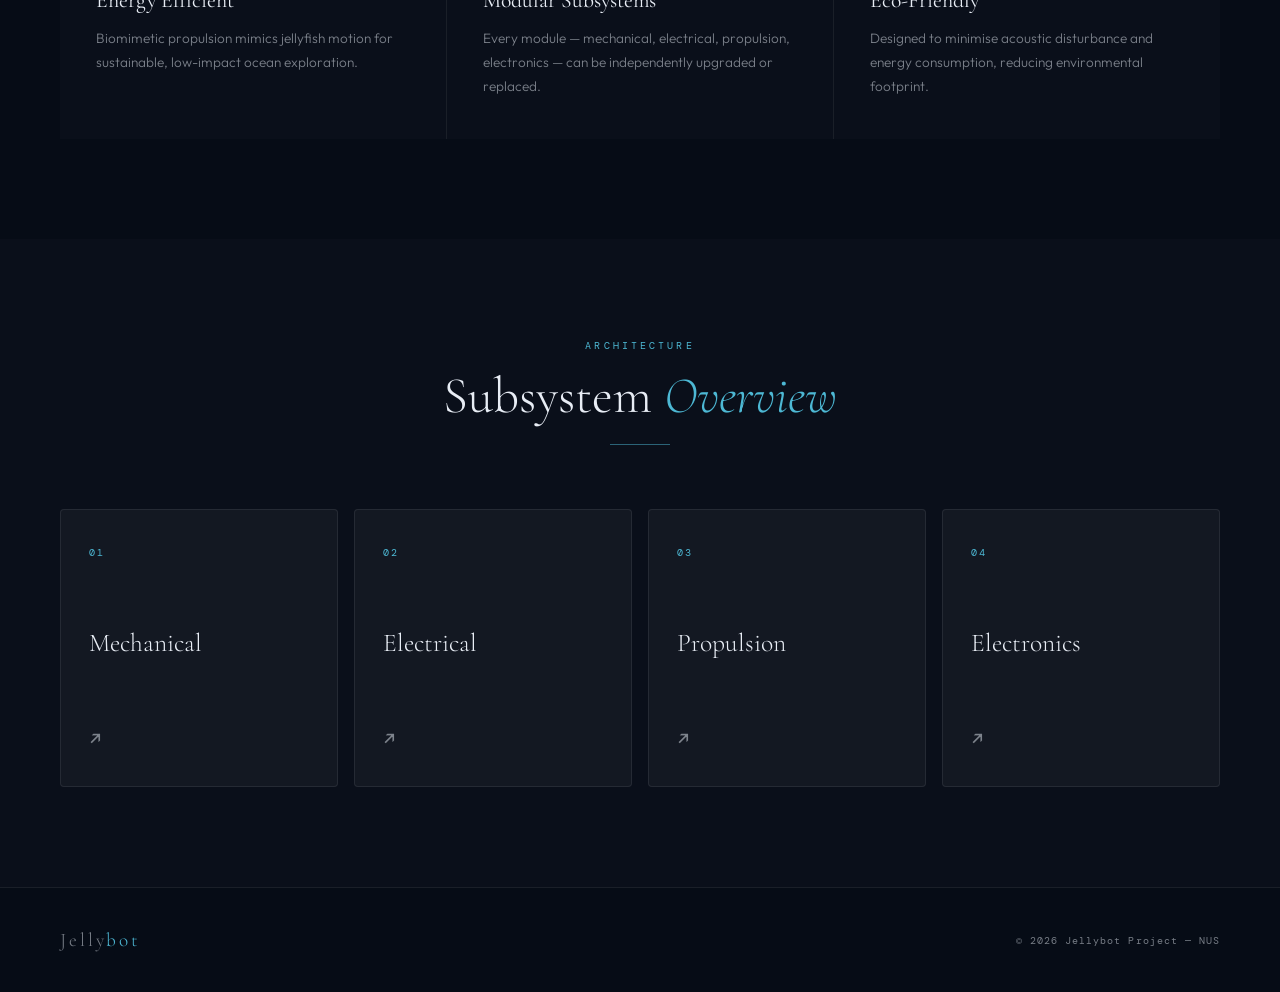
==== commit ee89d488: "Update index.html" ====
--- a/index.html
+++ b/index.html
@@ -678,8 +678,8 @@
       <a href="index.html">Home</a>
       <a href="about.html">About</a>
       <a href="contact.html">Contact</a>
+      <a href="gallery.html">Gallery</a>
       <a href="report/report.html">Report</a>
-      <a href="gallery.html">Gallery</a>
     </nav>
   </header>
 
